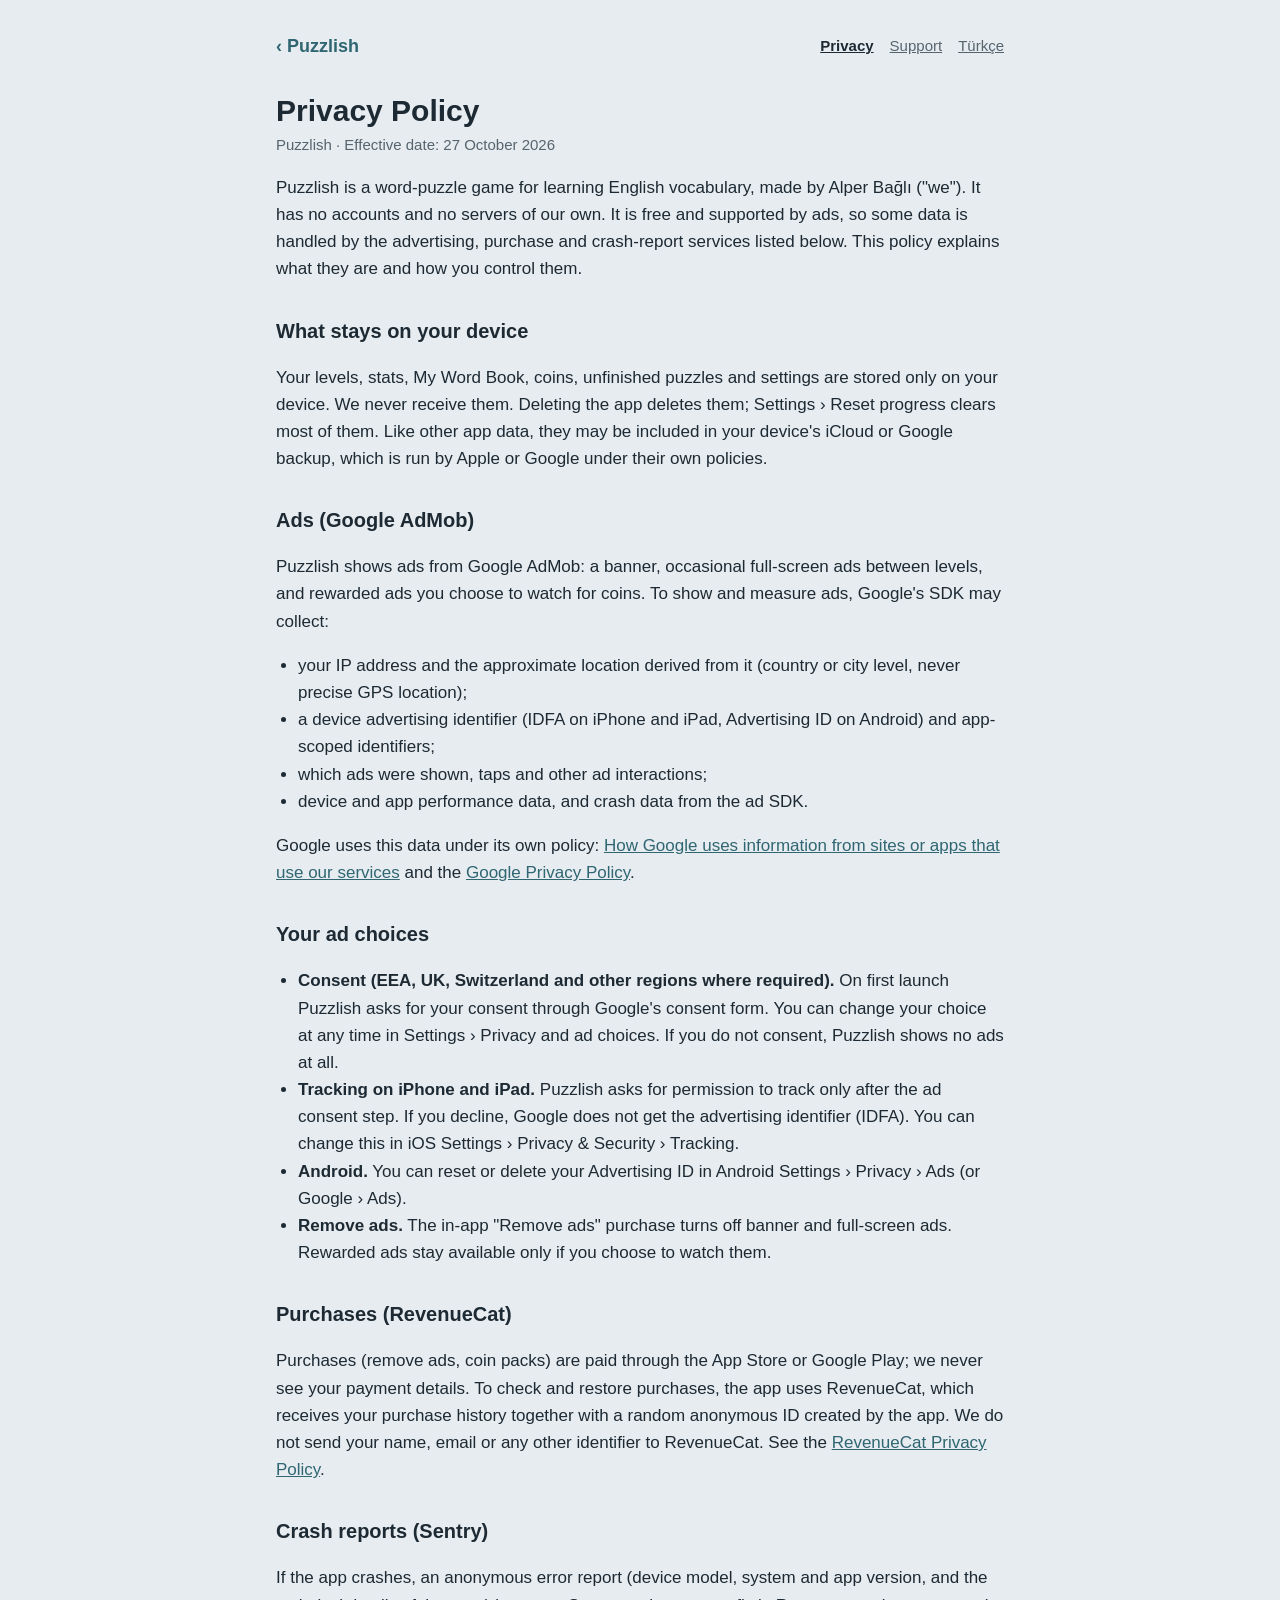
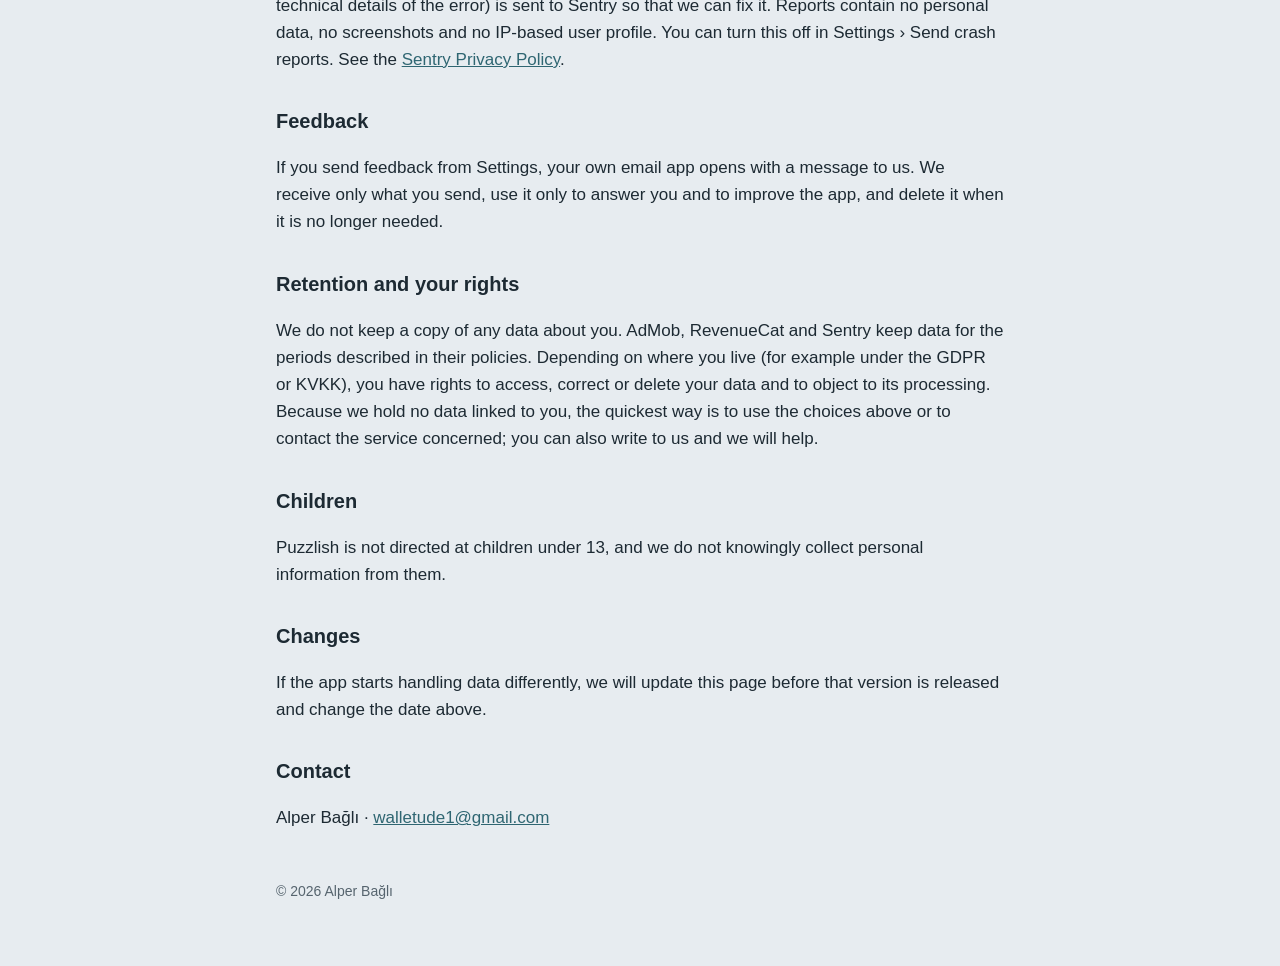
==== privacy.html @ e1324d18 "Puzzlish sitesi: tanıtım, gizlilik ve destek sayfaları (EN + TR)" ====
<!doctype html>
<html lang="en">
<head>
<meta charset="utf-8">
<meta name="viewport" content="width=device-width, initial-scale=1">
<title>Puzzlish Privacy Policy</title>
<meta name="description" content="How Puzzlish handles data: ads by Google AdMob, purchases by RevenueCat, optional crash reports by Sentry. No account; progress stays on your device.">
<link rel="icon" href="img/icon.jpg">
<link rel="stylesheet" href="style.css">
</head>
<body>
<main>
<header class="top">
  <a class="brand" href="./">‹ Puzzlish</a>
  <nav><a href="privacy.html" aria-current="page">Privacy</a><a href="support.html">Support</a><a href="privacy-tr.html" hreflang="tr">Türkçe</a></nav>
</header>
<h1>Privacy Policy</h1>
<p class="muted">Puzzlish · Effective date: 27 October 2026</p>

<p>Puzzlish is a word-puzzle game for learning English vocabulary, made by Alper Bağlı ("we"). It has no accounts and no servers of our own. It is free and supported by ads, so some data is handled by the advertising, purchase and crash-report services listed below. This policy explains what they are and how you control them.</p>

<h2>What stays on your device</h2>
<p>Your levels, stats, My Word Book, coins, unfinished puzzles and settings are stored only on your device. We never receive them. Deleting the app deletes them; Settings › Reset progress clears most of them. Like other app data, they may be included in your device's iCloud or Google backup, which is run by Apple or Google under their own policies.</p>

<h2>Ads (Google AdMob)</h2>
<p>Puzzlish shows ads from Google AdMob: a banner, occasional full-screen ads between levels, and rewarded ads you choose to watch for coins. To show and measure ads, Google's SDK may collect:</p>
<ul>
<li>your IP address and the approximate location derived from it (country or city level, never precise GPS location);</li>
<li>a device advertising identifier (IDFA on iPhone and iPad, Advertising ID on Android) and app-scoped identifiers;</li>
<li>which ads were shown, taps and other ad interactions;</li>
<li>device and app performance data, and crash data from the ad SDK.</li>
</ul>
<p>Google uses this data under its own policy: <a href="https://policies.google.com/technologies/partner-sites">How Google uses information from sites or apps that use our services</a> and the <a href="https://policies.google.com/privacy">Google Privacy Policy</a>.</p>

<h2>Your ad choices</h2>
<ul>
<li><b>Consent (EEA, UK, Switzerland and other regions where required).</b> On first launch Puzzlish asks for your consent through Google's consent form. You can change your choice at any time in Settings › Privacy and ad choices. If you do not consent, Puzzlish shows no ads at all.</li>
<li><b>Tracking on iPhone and iPad.</b> Puzzlish asks for permission to track only after the ad consent step. If you decline, Google does not get the advertising identifier (IDFA). You can change this in iOS Settings › Privacy &amp; Security › Tracking.</li>
<li><b>Android.</b> You can reset or delete your Advertising ID in Android Settings › Privacy › Ads (or Google › Ads).</li>
<li><b>Remove ads.</b> The in-app "Remove ads" purchase turns off banner and full-screen ads. Rewarded ads stay available only if you choose to watch them.</li>
</ul>

<h2>Purchases (RevenueCat)</h2>
<p>Purchases (remove ads, coin packs) are paid through the App Store or Google Play; we never see your payment details. To check and restore purchases, the app uses RevenueCat, which receives your purchase history together with a random anonymous ID created by the app. We do not send your name, email or any other identifier to RevenueCat. See the <a href="https://www.revenuecat.com/privacy">RevenueCat Privacy Policy</a>.</p>

<h2>Crash reports (Sentry)</h2>
<p>If the app crashes, an anonymous error report (device model, system and app version, and the technical details of the error) is sent to Sentry so that we can fix it. Reports contain no personal data, no screenshots and no IP-based user profile. You can turn this off in Settings › Send crash reports. See the <a href="https://sentry.io/privacy/">Sentry Privacy Policy</a>.</p>

<h2>Feedback</h2>
<p>If you send feedback from Settings, your own email app opens with a message to us. We receive only what you send, use it only to answer you and to improve the app, and delete it when it is no longer needed.</p>

<h2>Retention and your rights</h2>
<p>We do not keep a copy of any data about you. AdMob, RevenueCat and Sentry keep data for the periods described in their policies. Depending on where you live (for example under the GDPR or KVKK), you have rights to access, correct or delete your data and to object to its processing. Because we hold no data linked to you, the quickest way is to use the choices above or to contact the service concerned; you can also write to us and we will help.</p>

<h2>Children</h2>
<p>Puzzlish is not directed at children under 13, and we do not knowingly collect personal information from them.</p>

<h2>Changes</h2>
<p>If the app starts handling data differently, we will update this page before that version is released and change the date above.</p>

<h2>Contact</h2>
<p>Alper Bağlı · <a href="mailto:walletude1@gmail.com">walletude1@gmail.com</a></p>
<footer>© 2026 Alper Bağlı</footer>
</main>
</body>
</html>
---- style.css ----
:root{--bg:#e7ecf0;--surface:#f6f8fa;--fg:#1d2a33;--muted:#56646e;--line:#cfd8df;--accent:#2f6672;color-scheme:light dark}
@media (prefers-color-scheme:dark){:root{--bg:#121a21;--surface:#18222b;--fg:#e8eef2;--muted:#9fb0bb;--line:#2a3843;--accent:#e0a94a}}
*{box-sizing:border-box}
body{margin:0;background:var(--bg);color:var(--fg);font:17px/1.6 -apple-system,BlinkMacSystemFont,"Segoe UI",Roboto,sans-serif}
main{max-width:760px;margin:0 auto;padding:32px 16px 64px}
h1{font-size:30px;line-height:1.2;margin:0 0 4px}
h2{font-size:20px;margin:32px 0 8px}
p,li{color:var(--fg)}
.muted,.meta{color:var(--muted);font-size:15px;margin:0}
a{color:var(--accent)}
ul{padding-left:22px}
footer{margin-top:48px;color:var(--muted);font-size:14px}

.top{display:flex;justify-content:space-between;align-items:center;gap:12px;flex-wrap:wrap;margin-bottom:32px}
.brand{font-weight:700;color:var(--accent);text-decoration:none;font-size:18px}
.top nav{display:flex;gap:16px;font-size:15px}
.top nav a{color:var(--muted)}
.top nav a[aria-current]{color:var(--fg);font-weight:600}
.lang{display:flex;gap:4px}
.lang button{font:inherit;font-size:14px;padding:4px 12px;border:1px solid var(--line);background:var(--surface);color:var(--fg);border-radius:999px;cursor:pointer}
.lang button[aria-pressed="true"]{background:var(--accent);border-color:var(--accent);color:var(--bg)}
.hero{display:flex;align-items:center;gap:16px;margin-bottom:16px}
.hero img{width:72px;height:72px;border-radius:16px}
.features li{margin:8px 0}
.modes li{margin:6px 0}
.shots{display:grid;grid-template-columns:repeat(auto-fill,minmax(150px,1fr));gap:16px;margin:16px 0;padding:0;list-style:none}
.shots figure{margin:0}
.shots img{width:100%;height:auto;border-radius:12px;border:1px solid var(--line);display:block}
.shots figcaption{font-size:14px;color:var(--muted);margin-top:6px;text-align:center}
.links{display:flex;gap:16px;flex-wrap:wrap;padding:0;list-style:none}
[hidden]{display:none !important}
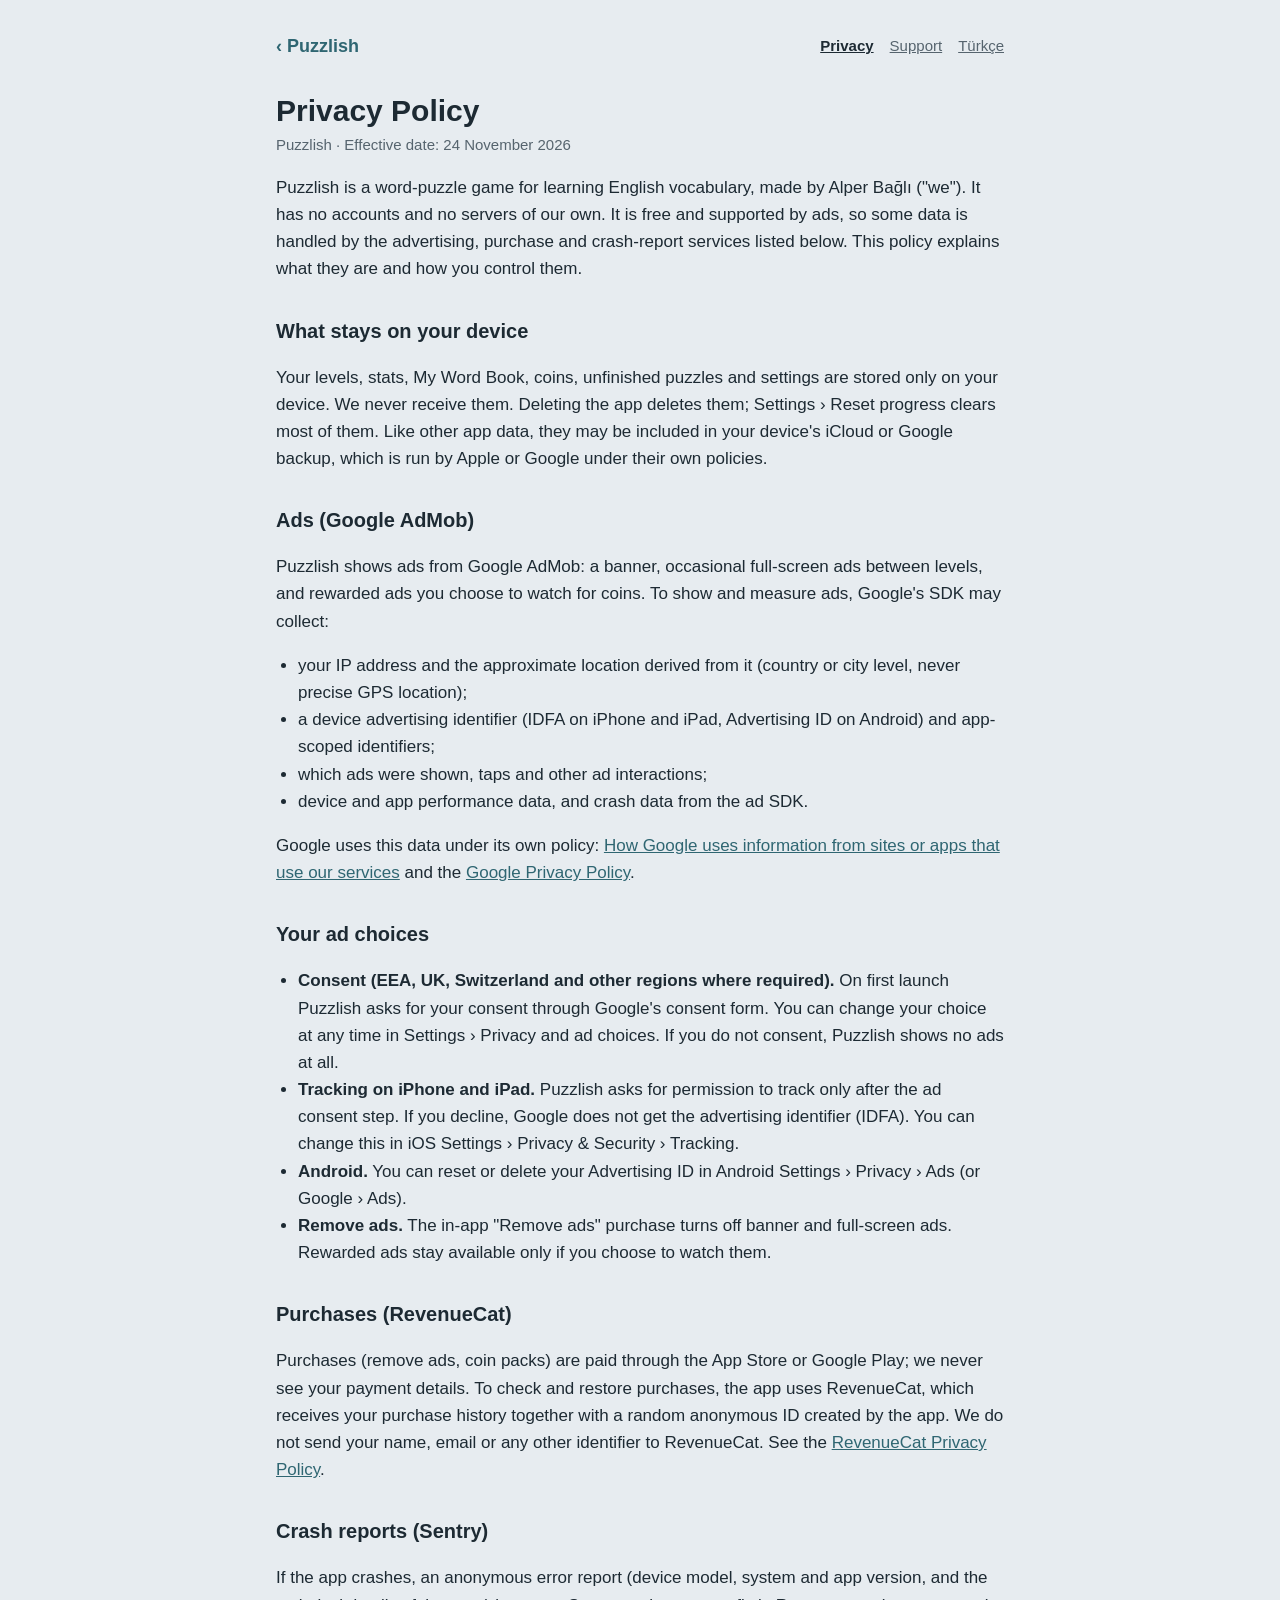
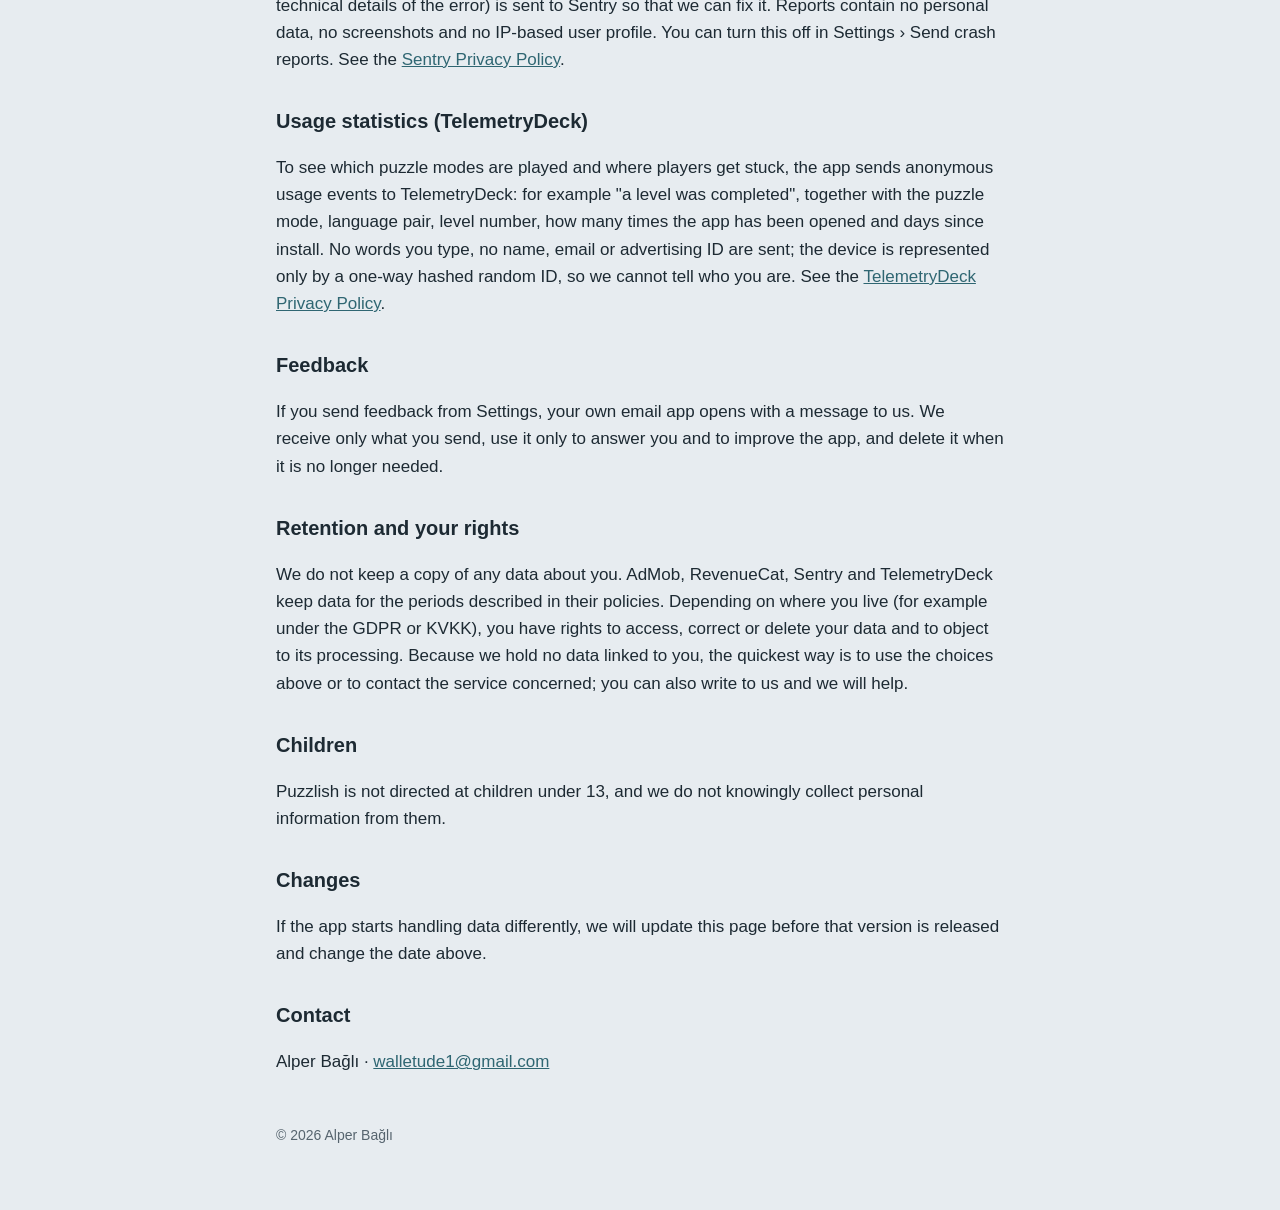
==== commit e41576a7: "Privacy: anonymous usage statistics (TelemetryDeck); effective 24 Nov 2026" ====
--- a/privacy.html
+++ b/privacy.html
@@ -4,7 +4,7 @@
 <meta charset="utf-8">
 <meta name="viewport" content="width=device-width, initial-scale=1">
 <title>Puzzlish Privacy Policy</title>
-<meta name="description" content="How Puzzlish handles data: ads by Google AdMob, purchases by RevenueCat, optional crash reports by Sentry. No account; progress stays on your device.">
+<meta name="description" content="How Puzzlish handles data: ads by Google AdMob, purchases by RevenueCat, optional crash reports by Sentry, anonymous usage statistics by TelemetryDeck. No account; progress stays on your device.">
 <link rel="icon" href="img/icon.jpg">
 <link rel="stylesheet" href="style.css">
 </head>
@@ -15,7 +15,7 @@
   <nav><a href="privacy.html" aria-current="page">Privacy</a><a href="support.html">Support</a><a href="privacy-tr.html" hreflang="tr">Türkçe</a></nav>
 </header>
 <h1>Privacy Policy</h1>
-<p class="muted">Puzzlish · Effective date: 27 October 2026</p>
+<p class="muted">Puzzlish · Effective date: 24 November 2026</p>
 
 <p>Puzzlish is a word-puzzle game for learning English vocabulary, made by Alper Bağlı ("we"). It has no accounts and no servers of our own. It is free and supported by ads, so some data is handled by the advertising, purchase and crash-report services listed below. This policy explains what they are and how you control them.</p>
 
@@ -46,11 +46,14 @@
 <h2>Crash reports (Sentry)</h2>
 <p>If the app crashes, an anonymous error report (device model, system and app version, and the technical details of the error) is sent to Sentry so that we can fix it. Reports contain no personal data, no screenshots and no IP-based user profile. You can turn this off in Settings › Send crash reports. See the <a href="https://sentry.io/privacy/">Sentry Privacy Policy</a>.</p>
 
+<h2>Usage statistics (TelemetryDeck)</h2>
+<p>To see which puzzle modes are played and where players get stuck, the app sends anonymous usage events to TelemetryDeck: for example "a level was completed", together with the puzzle mode, language pair, level number, how many times the app has been opened and days since install. No words you type, no name, email or advertising ID are sent; the device is represented only by a one-way hashed random ID, so we cannot tell who you are. See the <a href="https://telemetrydeck.com/privacy/">TelemetryDeck Privacy Policy</a>.</p>
+
 <h2>Feedback</h2>
 <p>If you send feedback from Settings, your own email app opens with a message to us. We receive only what you send, use it only to answer you and to improve the app, and delete it when it is no longer needed.</p>
 
 <h2>Retention and your rights</h2>
-<p>We do not keep a copy of any data about you. AdMob, RevenueCat and Sentry keep data for the periods described in their policies. Depending on where you live (for example under the GDPR or KVKK), you have rights to access, correct or delete your data and to object to its processing. Because we hold no data linked to you, the quickest way is to use the choices above or to contact the service concerned; you can also write to us and we will help.</p>
+<p>We do not keep a copy of any data about you. AdMob, RevenueCat, Sentry and TelemetryDeck keep data for the periods described in their policies. Depending on where you live (for example under the GDPR or KVKK), you have rights to access, correct or delete your data and to object to its processing. Because we hold no data linked to you, the quickest way is to use the choices above or to contact the service concerned; you can also write to us and we will help.</p>
 
 <h2>Children</h2>
 <p>Puzzlish is not directed at children under 13, and we do not knowingly collect personal information from them.</p>
